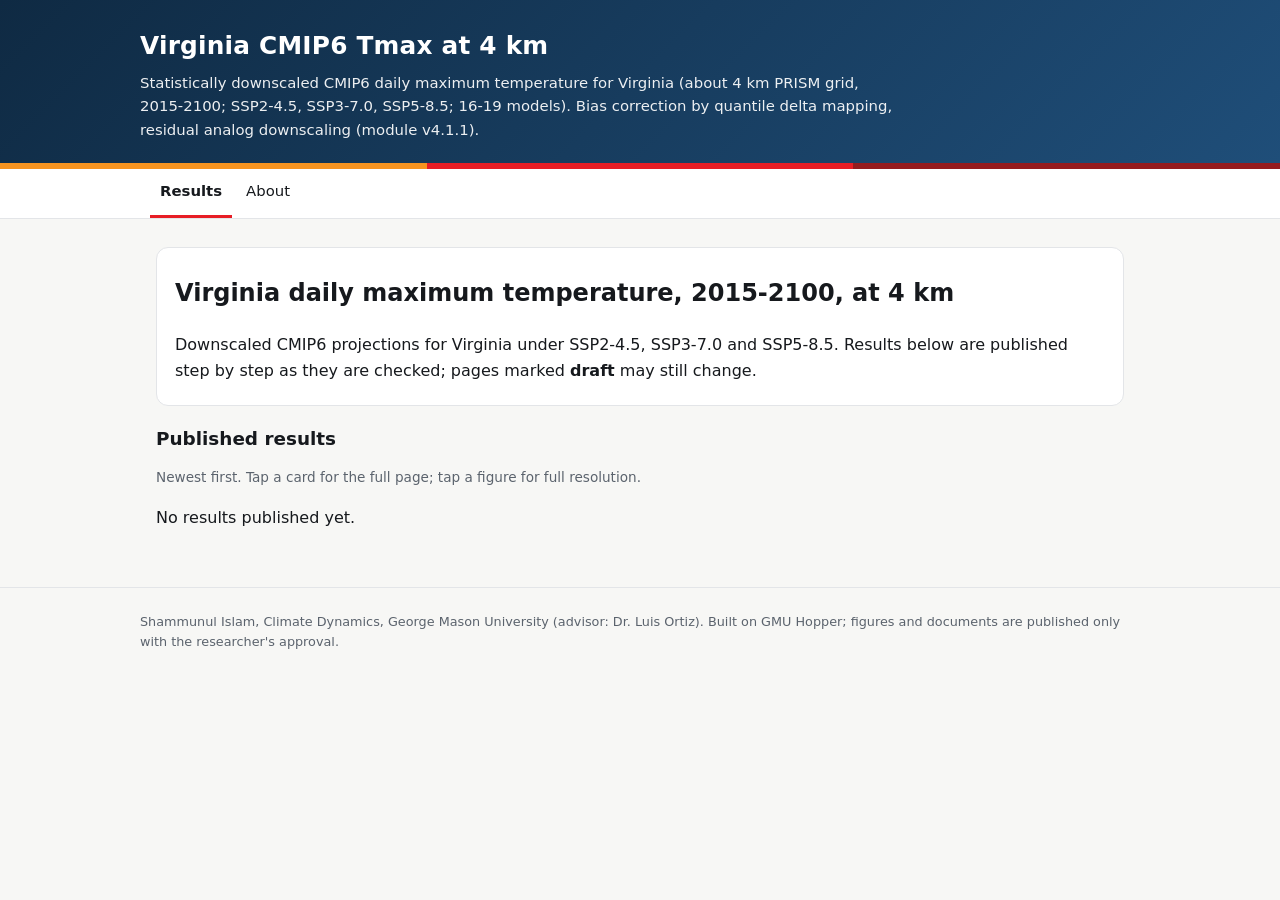
==== docs/index.html @ a1d6926b "Site skeleton (no results yet) Approved by the researcher: first push of the empty site" ====
<!doctype html><html lang="en"><head><meta charset="utf-8"><meta name="viewport" content="width=device-width, initial-scale=1"><title>Virginia CMIP6 Tmax at 4 km</title><link rel="stylesheet" href="assets/ds_site.css"></head><body><header class="hero"><div class="in"><h1><a href="index.html">Virginia CMIP6 Tmax at 4 km</a></h1><p>Statistically downscaled CMIP6 daily maximum temperature for Virginia (about 4 km PRISM grid, 2015-2100; SSP2-4.5, SSP3-7.0, SSP5-8.5; 16-19 models). Bias correction by quantile delta mapping, residual analog downscaling (module v4.1.1).</p></div></header><div class="stripe"><span class="a"></span><span class="b"></span><span class="c"></span></div><nav class="top"><div class="in"><a href="index.html" class=on>Results</a><a href="about.html">About</a></div></nav><main><div class="prose"><h2>Virginia daily maximum temperature, 2015-2100, at 4 km</h2>
<p>Downscaled CMIP6 projections for Virginia under SSP2-4.5, SSP3-7.0 and SSP5-8.5. Results below are published step by step as they are checked; pages marked <strong>draft</strong> may still change.</p></div><h2 style="font-size:1.15rem;margin:18px 0 8px">Published results</h2><p class="meta">Newest first. Tap a card for the full page; tap a figure for full resolution.</p><p>No results published yet.</p></main><footer><div class="in">Shammunul Islam, Climate Dynamics, George Mason University (advisor: Dr. Luis Ortiz). Built on GMU Hopper; figures and documents are published only with the researcher&#x27;s approval.</div></footer></body></html>
---- docs/assets/ds_site.css ----
:root{--bg:#f7f7f5;--fg:#16191d;--muted:#5b636d;--card:#ffffff;--line:#e3e5e8;--accent:#1f4e79;
--s245:#F79420;--s370:#E71D25;--s585:#951B1E;--hero1:#0f2a43;--hero2:#1f4e79}
@media (prefers-color-scheme:dark){:root{--bg:#0e1115;--fg:#e9ecef;--muted:#9ba5b0;--card:#161a20;--line:#2a3039;
--accent:#7fb2e5;--hero1:#0b1a2a;--hero2:#16324f}}
*{box-sizing:border-box}html{-webkit-text-size-adjust:100%}
body{margin:0;background:var(--bg);color:var(--fg);font:16px/1.6 -apple-system,system-ui,"Segoe UI",Roboto,"Helvetica Neue",Arial,sans-serif}
header.hero{background:linear-gradient(135deg,var(--hero1),var(--hero2));color:#fff;padding:26px 16px 20px}
header.hero .in,nav.top .in,main,footer .in{max-width:1000px;margin:0 auto}
header.hero h1{margin:0 0 6px;font-size:1.55rem;letter-spacing:.2px}
header.hero h1 a{color:#fff;text-decoration:none}
header.hero p{margin:0;opacity:.92;font-size:.93rem;max-width:760px}
.stripe{display:flex;height:6px}.stripe span{flex:1}
.stripe .a{background:var(--s245)}.stripe .b{background:var(--s370)}.stripe .c{background:var(--s585)}
nav.top{background:var(--card);border-bottom:1px solid var(--line);position:sticky;top:0;z-index:5}
nav.top .in{display:flex;gap:4px;overflow-x:auto;padding:0 10px;-webkit-overflow-scrolling:touch}
nav.top a{padding:11px 10px;color:var(--fg);text-decoration:none;font-size:.93rem;white-space:nowrap;border-bottom:3px solid transparent}
nav.top a.on{border-bottom-color:var(--s370);font-weight:600}
main{padding:14px 16px 40px}
.grid{display:grid;grid-template-columns:1fr;gap:14px}
@media (min-width:720px){.grid{grid-template-columns:1fr 1fr}}
.card{background:var(--card);border:1px solid var(--line);border-radius:12px;overflow:hidden;box-shadow:0 1px 2px rgba(0,0,0,.05)}
.card a.cover{display:block;aspect-ratio:16/10;background:#fff center/contain no-repeat;border-bottom:1px solid var(--line)}
.card .body{padding:12px 14px}.card h2{font-size:1.05rem;margin:0 0 4px}.card h2 a{color:inherit;text-decoration:none}
.meta{color:var(--muted);font-size:.85rem}
.badge{display:inline-block;font-size:.72rem;font-weight:700;padding:2px 8px;border-radius:999px;margin-right:6px;
letter-spacing:.3px;text-transform:uppercase;border:1px solid currentColor}
.badge.draft{color:var(--s245)}.badge.final{color:#2b8a3e}
figure{margin:18px 0;background:var(--card);border:1px solid var(--line);border-radius:12px;padding:10px}
figure img{display:block;width:100%;height:auto;border-radius:6px;background:#fff}
figcaption{color:var(--muted);font-size:.9rem;margin-top:8px}
a.doc{display:flex;align-items:center;gap:12px;background:var(--card);border:1px solid var(--line);border-radius:12px;
padding:12px 14px;margin:12px 0;color:var(--fg);text-decoration:none}
a.doc b{display:inline-block;min-width:52px;text-align:center;padding:6px;border-radius:8px;color:#fff;background:var(--s585);font-size:.8rem}
a.doc.docx b{background:var(--accent)}
.tablewrap{overflow-x:auto;-webkit-overflow-scrolling:touch;background:var(--card);border:1px solid var(--line);border-radius:10px;margin:14px 0}
table{border-collapse:collapse;font-size:.86rem;min-width:100%}
th,td{border-bottom:1px solid var(--line);padding:6px 10px;white-space:nowrap;text-align:right}
th{position:sticky;top:0;background:var(--card)}th:first-child,td:first-child{text-align:left}
.prose{background:var(--card);border:1px solid var(--line);border-radius:12px;padding:6px 18px;margin:14px 0}
.prose img{max-width:100%;height:auto}.prose table{min-width:0}
pre{white-space:pre-wrap;background:var(--card);border:1px solid var(--line);border-radius:10px;padding:12px;font-size:.84rem;overflow-x:auto}
code{font-size:.9em}
footer{color:var(--muted);font-size:.8rem;padding:24px 16px;border-top:1px solid var(--line)}
@media print{nav.top,.stripe{display:none}header.hero{background:none;color:#000}header.hero h1 a{color:#000}
figure,.card{break-inside:avoid;box-shadow:none}}
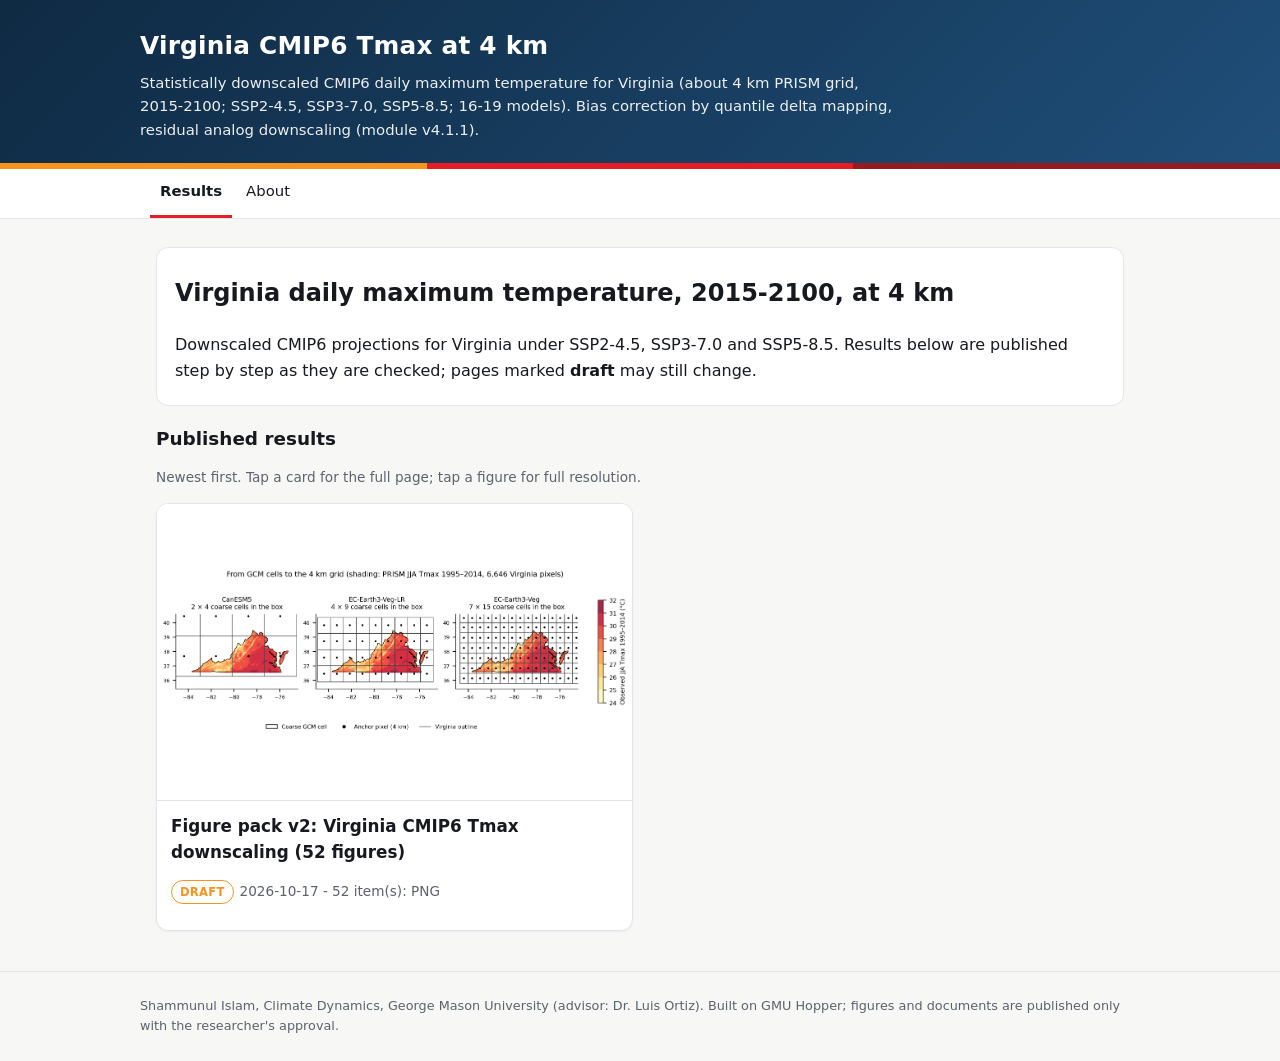
==== commit 459a89bd: "Publish 20261017_p3_figure_pack: Figure pack v2: Virginia CMIP6 Tmax downscaling (52 figures) Approv" ====
--- a/docs/index.html
+++ b/docs/index.html
@@ -1,2 +1,2 @@
 <!doctype html><html lang="en"><head><meta charset="utf-8"><meta name="viewport" content="width=device-width, initial-scale=1"><title>Virginia CMIP6 Tmax at 4 km</title><link rel="stylesheet" href="assets/ds_site.css"></head><body><header class="hero"><div class="in"><h1><a href="index.html">Virginia CMIP6 Tmax at 4 km</a></h1><p>Statistically downscaled CMIP6 daily maximum temperature for Virginia (about 4 km PRISM grid, 2015-2100; SSP2-4.5, SSP3-7.0, SSP5-8.5; 16-19 models). Bias correction by quantile delta mapping, residual analog downscaling (module v4.1.1).</p></div></header><div class="stripe"><span class="a"></span><span class="b"></span><span class="c"></span></div><nav class="top"><div class="in"><a href="index.html" class=on>Results</a><a href="about.html">About</a></div></nav><main><div class="prose"><h2>Virginia daily maximum temperature, 2015-2100, at 4 km</h2>
-<p>Downscaled CMIP6 projections for Virginia under SSP2-4.5, SSP3-7.0 and SSP5-8.5. Results below are published step by step as they are checked; pages marked <strong>draft</strong> may still change.</p></div><h2 style="font-size:1.15rem;margin:18px 0 8px">Published results</h2><p class="meta">Newest first. Tap a card for the full page; tap a figure for full resolution.</p><p>No results published yet.</p></main><footer><div class="in">Shammunul Islam, Climate Dynamics, George Mason University (advisor: Dr. Luis Ortiz). Built on GMU Hopper; figures and documents are published only with the researcher&#x27;s approval.</div></footer></body></html>+<p>Downscaled CMIP6 projections for Virginia under SSP2-4.5, SSP3-7.0 and SSP5-8.5. Results below are published step by step as they are checked; pages marked <strong>draft</strong> may still change.</p></div><h2 style="font-size:1.15rem;margin:18px 0 8px">Published results</h2><p class="meta">Newest first. Tap a card for the full page; tap a figure for full resolution.</p><div class="grid"><article class="card"><a class="cover" href="results/20261017_p3_figure_pack/index.html" style="background-image:url('results/20261017_p3_figure_pack/D1_domain_and_model_grids.png')"></a><div class="body"><h2><a href="results/20261017_p3_figure_pack/index.html">Figure pack v2: Virginia CMIP6 Tmax downscaling (52 figures)</a></h2><p class="meta"><span class="badge draft">draft</span>2026-10-17 - 52 item(s): PNG</p></div></article></div></main><footer><div class="in">Shammunul Islam, Climate Dynamics, George Mason University (advisor: Dr. Luis Ortiz). Built on GMU Hopper; figures and documents are published only with the researcher&#x27;s approval.</div></footer></body></html>
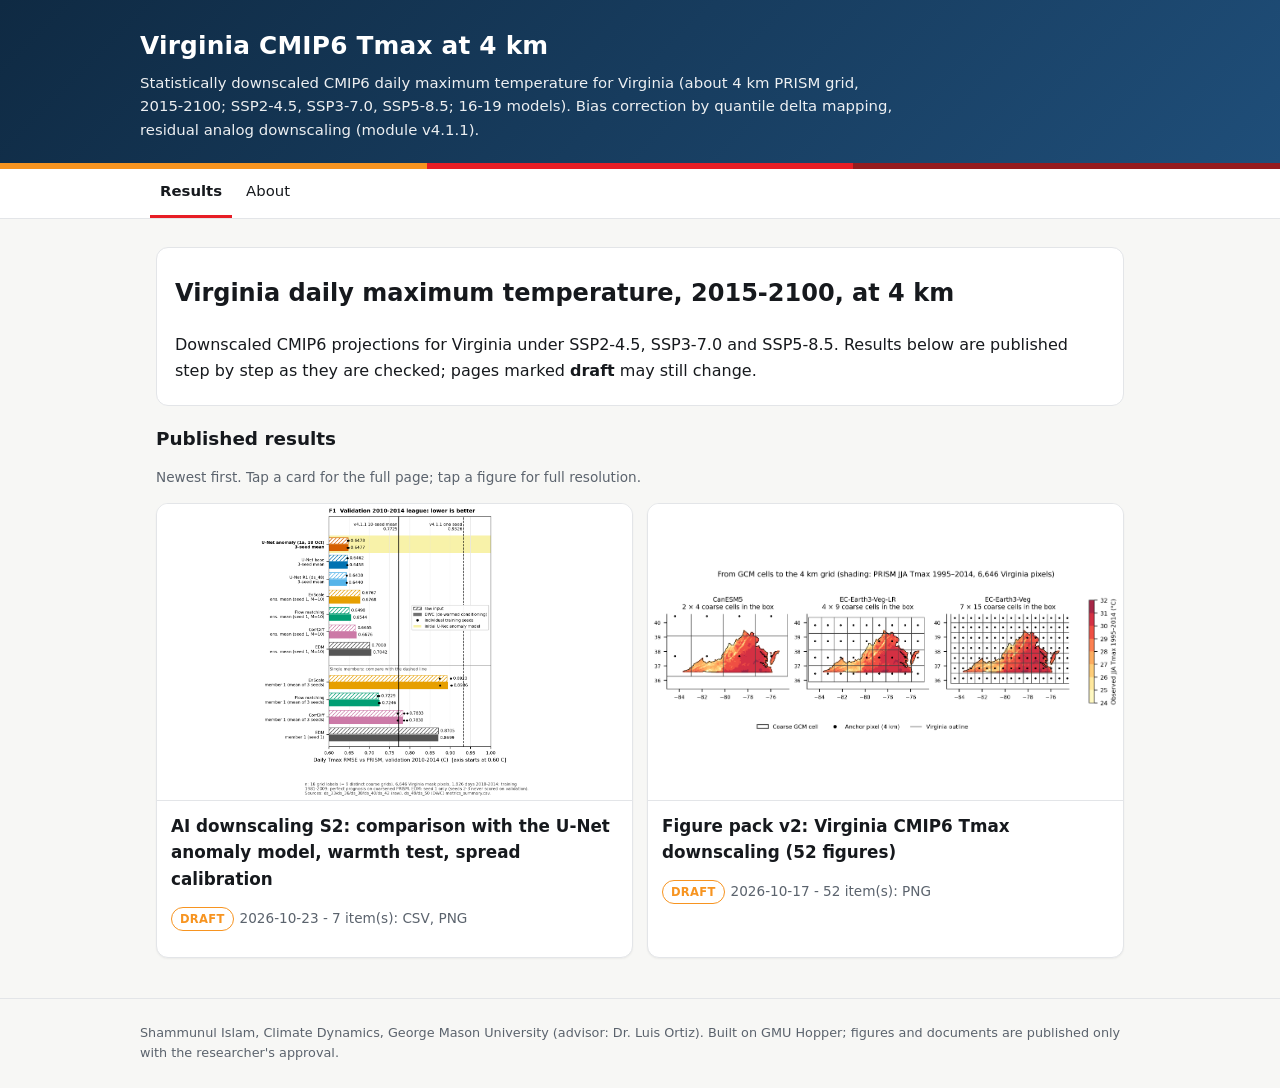
==== commit aab00194: "Publish 20261023_p5-s2-results-20261023: AI downscaling S2: comparison with the U-Net anomaly model," ====
--- a/docs/index.html
+++ b/docs/index.html
@@ -1,2 +1,2 @@
 <!doctype html><html lang="en"><head><meta charset="utf-8"><meta name="viewport" content="width=device-width, initial-scale=1"><title>Virginia CMIP6 Tmax at 4 km</title><link rel="stylesheet" href="assets/ds_site.css"></head><body><header class="hero"><div class="in"><h1><a href="index.html">Virginia CMIP6 Tmax at 4 km</a></h1><p>Statistically downscaled CMIP6 daily maximum temperature for Virginia (about 4 km PRISM grid, 2015-2100; SSP2-4.5, SSP3-7.0, SSP5-8.5; 16-19 models). Bias correction by quantile delta mapping, residual analog downscaling (module v4.1.1).</p></div></header><div class="stripe"><span class="a"></span><span class="b"></span><span class="c"></span></div><nav class="top"><div class="in"><a href="index.html" class=on>Results</a><a href="about.html">About</a></div></nav><main><div class="prose"><h2>Virginia daily maximum temperature, 2015-2100, at 4 km</h2>
-<p>Downscaled CMIP6 projections for Virginia under SSP2-4.5, SSP3-7.0 and SSP5-8.5. Results below are published step by step as they are checked; pages marked <strong>draft</strong> may still change.</p></div><h2 style="font-size:1.15rem;margin:18px 0 8px">Published results</h2><p class="meta">Newest first. Tap a card for the full page; tap a figure for full resolution.</p><div class="grid"><article class="card"><a class="cover" href="results/20261017_p3_figure_pack/index.html" style="background-image:url('results/20261017_p3_figure_pack/D1_domain_and_model_grids.png')"></a><div class="body"><h2><a href="results/20261017_p3_figure_pack/index.html">Figure pack v2: Virginia CMIP6 Tmax downscaling (52 figures)</a></h2><p class="meta"><span class="badge draft">draft</span>2026-10-17 - 52 item(s): PNG</p></div></article></div></main><footer><div class="in">Shammunul Islam, Climate Dynamics, George Mason University (advisor: Dr. Luis Ortiz). Built on GMU Hopper; figures and documents are published only with the researcher&#x27;s approval.</div></footer></body></html>+<p>Downscaled CMIP6 projections for Virginia under SSP2-4.5, SSP3-7.0 and SSP5-8.5. Results below are published step by step as they are checked; pages marked <strong>draft</strong> may still change.</p></div><h2 style="font-size:1.15rem;margin:18px 0 8px">Published results</h2><p class="meta">Newest first. Tap a card for the full page; tap a figure for full resolution.</p><div class="grid"><article class="card"><a class="cover" href="results/20261023_p5-s2-results-20261023/index.html" style="background-image:url('results/20261023_p5-s2-results-20261023/ds54_F1_validation_league.png')"></a><div class="body"><h2><a href="results/20261023_p5-s2-results-20261023/index.html">AI downscaling S2: comparison with the U-Net anomaly model, warmth test, spread calibration</a></h2><p class="meta"><span class="badge draft">draft</span>2026-10-23 - 7 item(s): CSV, PNG</p></div></article><article class="card"><a class="cover" href="results/20261017_p3_figure_pack/index.html" style="background-image:url('results/20261017_p3_figure_pack/D1_domain_and_model_grids.png')"></a><div class="body"><h2><a href="results/20261017_p3_figure_pack/index.html">Figure pack v2: Virginia CMIP6 Tmax downscaling (52 figures)</a></h2><p class="meta"><span class="badge draft">draft</span>2026-10-17 - 52 item(s): PNG</p></div></article></div></main><footer><div class="in">Shammunul Islam, Climate Dynamics, George Mason University (advisor: Dr. Luis Ortiz). Built on GMU Hopper; figures and documents are published only with the researcher&#x27;s approval.</div></footer></body></html>
